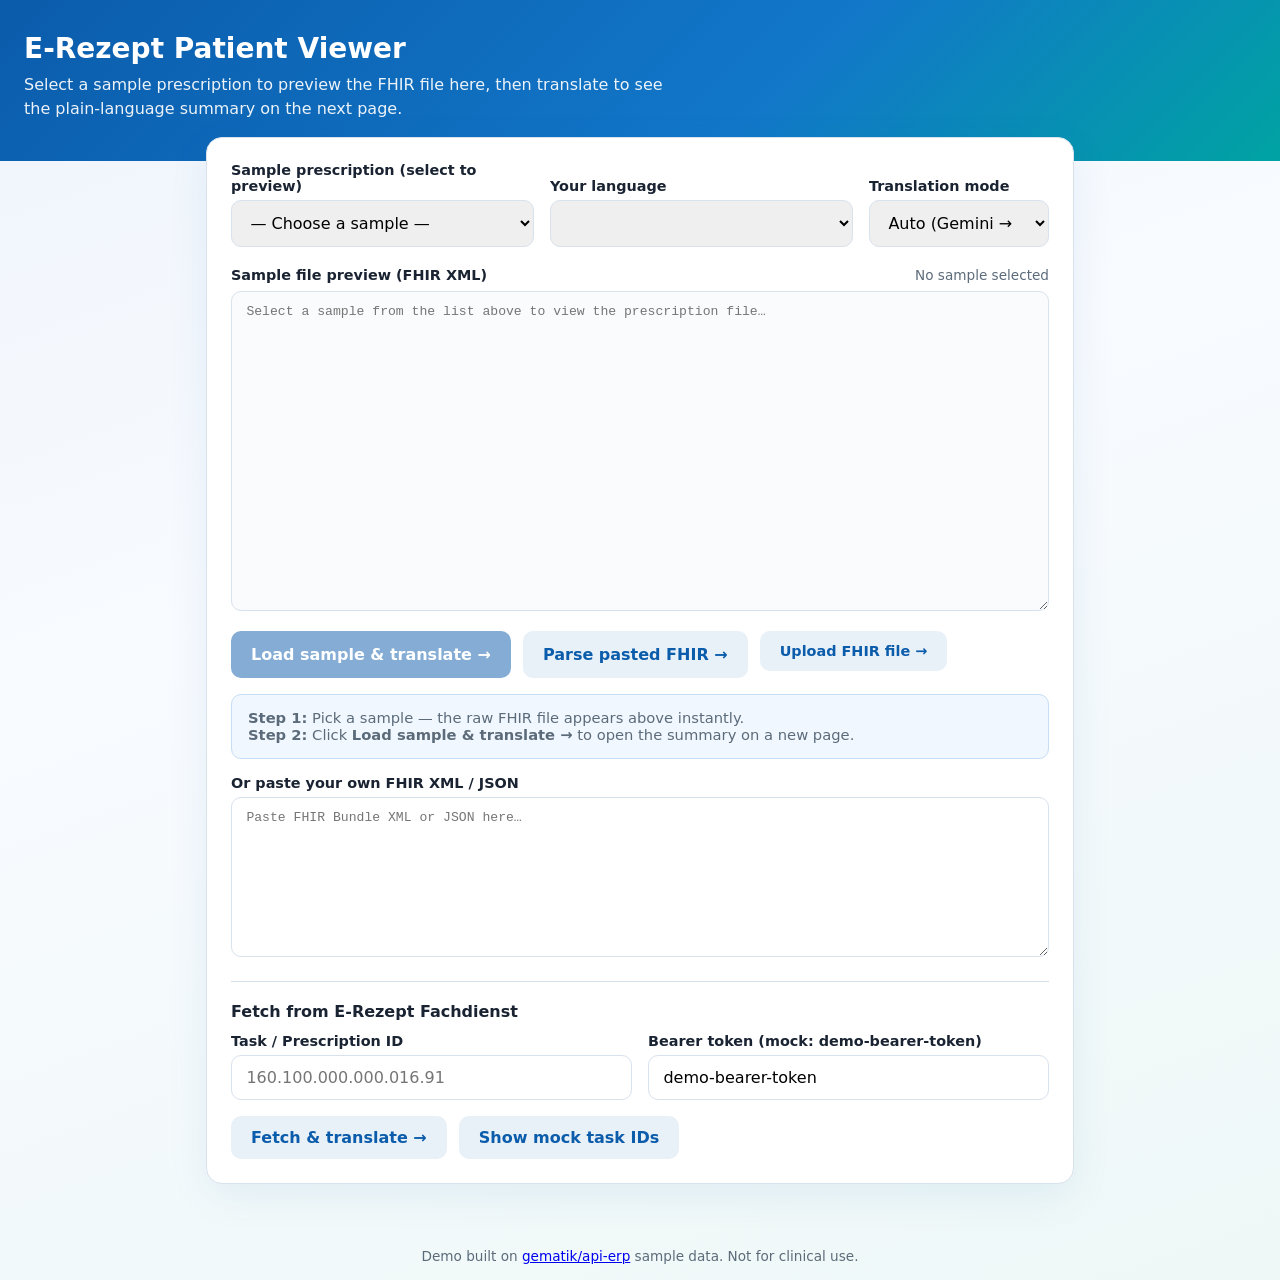
==== static/index.html @ 5b0b42ab "Add E-Rezept patient viewer with Docker and Coolify deployment config. Co-authored-by: Cursor <curso" ====
<!DOCTYPE html>
<html lang="en">
<head>
  <meta charset="UTF-8" />
  <meta name="viewport" content="width=device-width, initial-scale=1.0" />
  <title>E-Rezept Patient Viewer</title>
  <link rel="stylesheet" href="/static/shared.css" />
  <style>
    .controls {
      display: grid;
      grid-template-columns: 1fr 1fr 180px;
      gap: 1rem;
      align-items: end;
    }
    @media (max-width: 900px) { .controls { grid-template-columns: 1fr 1fr; } }
    @media (max-width: 720px) { .controls { grid-template-columns: 1fr; } }
    .subpanel {
      border-top: 1px solid var(--border);
      margin-top: 1.25rem;
      padding-top: 1.25rem;
    }
    .subpanel h3 { margin: 0 0 0.75rem; font-size: 1rem; }
    label { display: block; font-weight: 600; margin-bottom: 0.4rem; font-size: 0.9rem; }
    select, textarea, input[type=text] {
      width: 100%;
      font: inherit;
      border-radius: 10px;
      border: 1px solid var(--border);
      padding: 0.75rem 0.9rem;
    }
    textarea {
      min-height: 160px;
      font-family: ui-monospace, SFMono-Regular, Menlo, monospace;
      font-size: 0.82rem;
      resize: vertical;
    }
    #samplePreview {
      min-height: 320px;
      max-height: 520px;
      background: #fafbfc;
    }
    .preview-header {
      display: flex;
      justify-content: space-between;
      align-items: baseline;
      flex-wrap: wrap;
      gap: 0.5rem;
      margin-bottom: 0.5rem;
    }
    .preview-meta {
      font-size: 0.85rem;
      color: var(--muted);
    }
    .btn-row { display: flex; flex-wrap: wrap; gap: 0.75rem; margin-top: 1rem; }
    button { width: auto; }
    button:disabled { opacity: 0.5; cursor: not-allowed; }
    .hint { font-size: 0.82rem; color: var(--muted); margin-top: 0.35rem; }
    .intro-note {
      background: #f0f7ff;
      border: 1px solid #c5ddf5;
      border-radius: 10px;
      padding: 0.9rem 1rem;
      font-size: 0.92rem;
      color: var(--muted);
      margin-top: 1rem;
    }
    .loading { opacity: 0.6; pointer-events: none; }
  </style>
</head>
<body>
  <header>
    <h1>E-Rezept Patient Viewer</h1>
    <p>
      Select a sample prescription to preview the FHIR file here, then translate to see
      the plain-language summary on the next page.
    </p>
  </header>

  <div class="container">
    <div class="panel">
      <div class="controls">
        <div>
          <label for="sample">Sample prescription (select to preview)</label>
          <select id="sample">
            <option value="">— Choose a sample —</option>
          </select>
        </div>
        <div>
          <label for="lang">Your language</label>
          <select id="lang"></select>
        </div>
        <div>
          <label for="transMode">Translation mode</label>
          <select id="transMode">
            <option value="auto">Auto (Gemini → cache → offline)</option>
            <option value="gemini">Gemini only</option>
            <option value="offline">Offline (no network)</option>
            <option value="online">Online fallback</option>
          </select>
        </div>
      </div>

      <div class="preview-header" style="margin-top:1.25rem;">
        <label for="samplePreview" style="margin:0;">Sample file preview (FHIR XML)</label>
        <span class="preview-meta" id="previewMeta">No sample selected</span>
      </div>
      <textarea id="samplePreview" readonly placeholder="Select a sample from the list above to view the prescription file…"></textarea>

      <div class="btn-row">
        <button id="loadSampleBtn" disabled>Load sample & translate →</button>
        <button id="parseBtn" class="secondary">Parse pasted FHIR →</button>
        <label>
          <button type="button" class="secondary" onclick="document.getElementById('file').click()">Upload FHIR file →</button>
          <input type="file" id="file" accept=".xml,.json" hidden />
        </label>
      </div>

      <p class="intro-note">
        <strong>Step 1:</strong> Pick a sample — the raw FHIR file appears above instantly.<br>
        <strong>Step 2:</strong> Click <strong>Load sample & translate →</strong> to open the summary on a new page.
      </p>

      <label for="raw" style="margin-top:1rem;">Or paste your own FHIR XML / JSON</label>
      <textarea id="raw" placeholder="Paste FHIR Bundle XML or JSON here…"></textarea>

      <p class="hint" id="erpHint"></p>

      <div class="subpanel">
        <h3>Fetch from E-Rezept Fachdienst</h3>
        <div class="controls" style="grid-template-columns: 1fr 1fr;">
          <div>
            <label for="taskId">Task / Prescription ID</label>
            <input type="text" id="taskId" placeholder="160.100.000.000.016.91" />
          </div>
          <div>
            <label for="erpToken">Bearer token (mock: demo-bearer-token)</label>
            <input type="text" id="erpToken" value="demo-bearer-token" />
          </div>
        </div>
        <div class="btn-row">
          <button id="fetchErpBtn" class="secondary">Fetch & translate →</button>
          <button type="button" class="secondary" id="listTasksBtn">Show mock task IDs</button>
        </div>
      </div>
    </div>
  </div>

  <footer>
    Demo built on <a href="https://github.com/gematik/api-erp" target="_blank">gematik/api-erp</a> sample data.
    Not for clinical use.
  </footer>

  <script>
    const sampleEl = document.getElementById('sample');
    const langEl = document.getElementById('lang');
    const transModeEl = document.getElementById('transMode');
    const taskIdEl = document.getElementById('taskId');
    const erpTokenEl = document.getElementById('erpToken');
    const erpHintEl = document.getElementById('erpHint');
    const rawEl = document.getElementById('raw');
    const previewEl = document.getElementById('samplePreview');
    const previewMetaEl = document.getElementById('previewMeta');
    const loadSampleBtn = document.getElementById('loadSampleBtn');

    function goResults(query) {
      window.location.href = `/results?${query}`;
    }

    async function previewSample(sampleId) {
      if (!sampleId) {
        previewEl.value = '';
        previewMetaEl.textContent = 'No sample selected';
        loadSampleBtn.disabled = true;
        return;
      }
      previewEl.value = 'Loading sample file…';
      previewMetaEl.textContent = 'Loading…';
      loadSampleBtn.disabled = true;
      try {
        const res = await fetch(`/api/samples/${encodeURIComponent(sampleId)}/raw`);
        const data = await res.json();
        if (!res.ok) throw new Error(data.detail || 'Could not load sample');
        previewEl.value = data.content;
        const parts = [data.filename];
        if (data.prescription_id) parts.push(`ID: ${data.prescription_id}`);
        if (data.medication_name) parts.push(data.medication_name);
        else if (data.patient_name) parts.push(data.patient_name);
        previewMetaEl.textContent = parts.join(' · ');
        loadSampleBtn.disabled = false;
      } catch (e) {
        previewEl.value = '';
        previewMetaEl.textContent = `Error: ${e.message}`;
        loadSampleBtn.disabled = true;
      }
    }

    async function init() {
      const [langs, samples, erpStatus] = await Promise.all([
        fetch('/api/languages').then(r => r.json()),
        fetch('/api/samples').then(r => r.json()),
        fetch('/api/erp/status').then(r => r.json()),
      ]);
      for (const [code, name] of Object.entries(langs.languages)) {
        const opt = document.createElement('option');
        opt.value = code;
        opt.textContent = name;
        langEl.appendChild(opt);
      }
      if (langs.default_mode) transModeEl.value = langs.default_mode;
      for (const s of samples.samples) {
        const opt = document.createElement('option');
        opt.value = s.id;
        opt.textContent = s.label;
        sampleEl.appendChild(opt);
      }
      const erp = erpStatus.erp || {};
      erpHintEl.textContent = `E-Rezept mode: ${erp.mode} · ${erp.mock_task_count || 0} mock tasks available`;
      if (erp.mode === 'mock' && erp.mock_token_hint) {
        erpTokenEl.value = erp.mock_token_hint;
      }
      if (samples.samples.length > 0) {
        sampleEl.value = samples.samples[0].id;
        await previewSample(samples.samples[0].id);
      }
    }

    function qParams() {
      return `lang=${encodeURIComponent(langEl.value)}&mode=${encodeURIComponent(transModeEl.value)}`;
    }

    function loadSample() {
      const id = sampleEl.value;
      if (!id) return alert('Select a sample first');
      goResults(`type=sample&sample_id=${encodeURIComponent(id)}&${qParams()}`);
    }

    function parseRaw() {
      const content = rawEl.value.trim();
      if (!content) return alert('Paste FHIR XML or JSON first');
      sessionStorage.setItem('erp_raw_payload', JSON.stringify({
        content,
        lang: langEl.value,
        mode: transModeEl.value,
        filename: 'pasted.xml',
      }));
      goResults(`type=raw&${qParams()}`);
    }

    function uploadFile(file) {
      const reader = new FileReader();
      reader.onload = () => {
        previewEl.value = reader.result;
        previewMetaEl.textContent = file.name;
        sessionStorage.setItem('erp_raw_payload', JSON.stringify({
          content: reader.result,
          lang: langEl.value,
          mode: transModeEl.value,
          filename: file.name,
        }));
        goResults(`type=raw&${qParams()}`);
      };
      reader.readAsText(file);
    }

    function fetchFromErp() {
      const taskId = taskIdEl.value.trim();
      if (!taskId) return alert('Enter a Task / Prescription ID');
      sessionStorage.setItem('erp_token', erpTokenEl.value.trim());
      goResults(`type=erp&task_id=${encodeURIComponent(taskId)}&${qParams()}`);
    }

    async function listMockTasks() {
      try {
        const res = await fetch('/api/erp/mock/tasks');
        const data = await res.json();
        if (!res.ok) throw new Error(data.detail || 'Failed');
        const ids = data.tasks.map(t => t.task_id).join('\n');
        alert(`Mock task IDs (copy one):\n\n${ids}\n\nToken: ${data.mock_token}`);
        if (data.tasks[0]) taskIdEl.value = data.tasks[0].task_id;
      } catch (e) {
        alert(e.message);
      }
    }

    sampleEl.addEventListener('change', () => previewSample(sampleEl.value));
    loadSampleBtn.addEventListener('click', loadSample);
    document.getElementById('parseBtn').addEventListener('click', parseRaw);
    document.getElementById('fetchErpBtn').addEventListener('click', fetchFromErp);
    document.getElementById('listTasksBtn').addEventListener('click', listMockTasks);
    document.getElementById('file').addEventListener('change', (e) => {
      const f = e.target.files[0];
      if (f) uploadFile(f);
    });

    init();
  </script>
</body>
</html>
---- static/shared.css ----
/* Shared styles for E-Rezept Patient Viewer */
:root {
  --bg: #f4f7fb;
  --card: #ffffff;
  --primary: #0b5cab;
  --primary-dark: #084a8a;
  --accent: #00a3a3;
  --text: #1a2332;
  --muted: #5c6b7a;
  --border: #d8e2ec;
  --success: #1f8f4e;
  --warn: #c47d00;
}
* { box-sizing: border-box; }
body {
  margin: 0;
  font-family: "Segoe UI", system-ui, -apple-system, sans-serif;
  background: linear-gradient(160deg, #eef4fb 0%, #f8fbff 40%, #eef8f7 100%);
  color: var(--text);
  min-height: 100vh;
}
header {
  background: linear-gradient(135deg, var(--primary) 0%, #1277c9 60%, var(--accent) 100%);
  color: white;
  padding: 2rem 1.5rem 2.5rem;
}
header h1 { margin: 0 0 0.5rem; font-size: 1.75rem; font-weight: 700; }
header p { margin: 0; opacity: 0.92; max-width: 640px; line-height: 1.5; }
.container { max-width: 900px; margin: -1.5rem auto 3rem; padding: 0 1rem; }
.panel {
  background: var(--card);
  border: 1px solid var(--border);
  border-radius: 16px;
  box-shadow: 0 12px 40px rgba(11, 92, 171, 0.08);
  padding: 1.5rem;
  margin-bottom: 1.25rem;
}
.badge {
  font-size: 0.78rem;
  font-weight: 600;
  padding: 0.35rem 0.65rem;
  border-radius: 999px;
  background: #e8f5ee;
  color: var(--success);
}
.badge.warn { background: #fff4e5; color: var(--warn); }
.badge.info { background: #e8f0f8; color: var(--primary); }
.badge.gemini { background: #f0e8ff; color: #5b21b6; }
.badge.offline { background: #f5f5f5; color: #555; }
.status-bar { display: flex; flex-wrap: wrap; gap: 0.5rem; margin-bottom: 1.25rem; }
.summary-narrative {
  background: linear-gradient(135deg, #f0f7ff 0%, #eefaf8 100%);
  border: 1px solid #c5ddf5;
  border-radius: 12px;
  padding: 1.25rem 1.5rem;
  margin-bottom: 1.25rem;
  line-height: 1.65;
  font-size: 1.05rem;
}
.summary-narrative h2 { margin: 0 0 0.75rem; font-size: 1.15rem; color: var(--primary); }
.results { display: grid; gap: 1rem; }
.section-card {
  border: 1px solid var(--border);
  border-radius: 12px;
  overflow: hidden;
}
.section-card h3 {
  margin: 0;
  padding: 0.9rem 1rem;
  background: #f7fafc;
  border-bottom: 1px solid var(--border);
  font-size: 1rem;
}
.kv-list { margin: 0; padding: 0; list-style: none; }
.kv-list li {
  display: grid;
  grid-template-columns: 220px 1fr;
  gap: 1rem;
  padding: 0.75rem 1rem;
  border-bottom: 1px solid #eef2f6;
}
.kv-list li:last-child { border-bottom: none; }
.kv-list .key { color: var(--muted); font-size: 0.88rem; }
.kv-list .val { font-weight: 500; word-break: break-word; }
@media (max-width: 600px) {
  .kv-list li { grid-template-columns: 1fr; gap: 0.25rem; }
}
.empty, .loading-state {
  text-align: center;
  color: var(--muted);
  padding: 3rem 1rem;
}
button, .btn-link {
  cursor: pointer;
  background: var(--primary);
  color: white;
  border: none;
  font: inherit;
  font-weight: 600;
  padding: 0.75rem 1.25rem;
  border-radius: 10px;
  text-decoration: none;
  display: inline-block;
}
button:hover, .btn-link:hover { background: var(--primary-dark); }
button.secondary, .btn-link.secondary { background: #e8f0f8; color: var(--primary); }
.top-bar {
  display: flex;
  justify-content: space-between;
  align-items: center;
  flex-wrap: wrap;
  gap: 0.75rem;
  margin-bottom: 1rem;
}
footer {
  text-align: center;
  color: var(--muted);
  font-size: 0.85rem;
  padding: 1rem;
}

/* Prescription chatbot */
.chat-panel {
  margin-top: 1.5rem;
  border-top: 1px solid var(--border);
  padding-top: 1.25rem;
}
.chat-panel h2 {
  margin: 0 0 0.35rem;
  font-size: 1.1rem;
  color: var(--primary);
}
.chat-panel .chat-sub {
  font-size: 0.85rem;
  color: var(--muted);
  margin: 0 0 1rem;
}
.chat-messages {
  background: #f8fafc;
  border: 1px solid var(--border);
  border-radius: 12px;
  min-height: 200px;
  max-height: 360px;
  overflow-y: auto;
  padding: 1rem;
  display: flex;
  flex-direction: column;
  gap: 0.75rem;
}
.chat-msg {
  max-width: 88%;
  padding: 0.65rem 0.9rem;
  border-radius: 12px;
  line-height: 1.5;
  font-size: 0.92rem;
  white-space: pre-wrap;
  word-break: break-word;
}
.chat-msg.user {
  align-self: flex-end;
  background: var(--primary);
  color: white;
  border-bottom-right-radius: 4px;
}
.chat-msg.bot {
  align-self: flex-start;
  background: white;
  border: 1px solid var(--border);
  border-bottom-left-radius: 4px;
}
.chat-msg.refused {
  background: #fff8f0;
  border-color: #f0d8b0;
  color: #7a4e00;
}
.chat-msg.system {
  align-self: center;
  background: transparent;
  color: var(--muted);
  font-size: 0.82rem;
  text-align: center;
  padding: 0.25rem;
}
.chat-input-row {
  display: flex;
  gap: 0.5rem;
  margin-top: 0.75rem;
}
.chat-input-row input {
  flex: 1;
  font: inherit;
  border: 1px solid var(--border);
  border-radius: 10px;
  padding: 0.75rem 0.9rem;
}
.chat-input-row button {
  flex-shrink: 0;
}
.chat-suggestions {
  display: flex;
  flex-wrap: wrap;
  gap: 0.4rem;
  margin-bottom: 0.75rem;
}
.chat-suggestions button {
  font-size: 0.78rem;
  padding: 0.4rem 0.65rem;
  background: #eef4fb;
  color: var(--primary);
}
.chat-suggestions button:hover {
  background: #dceaf8;
}
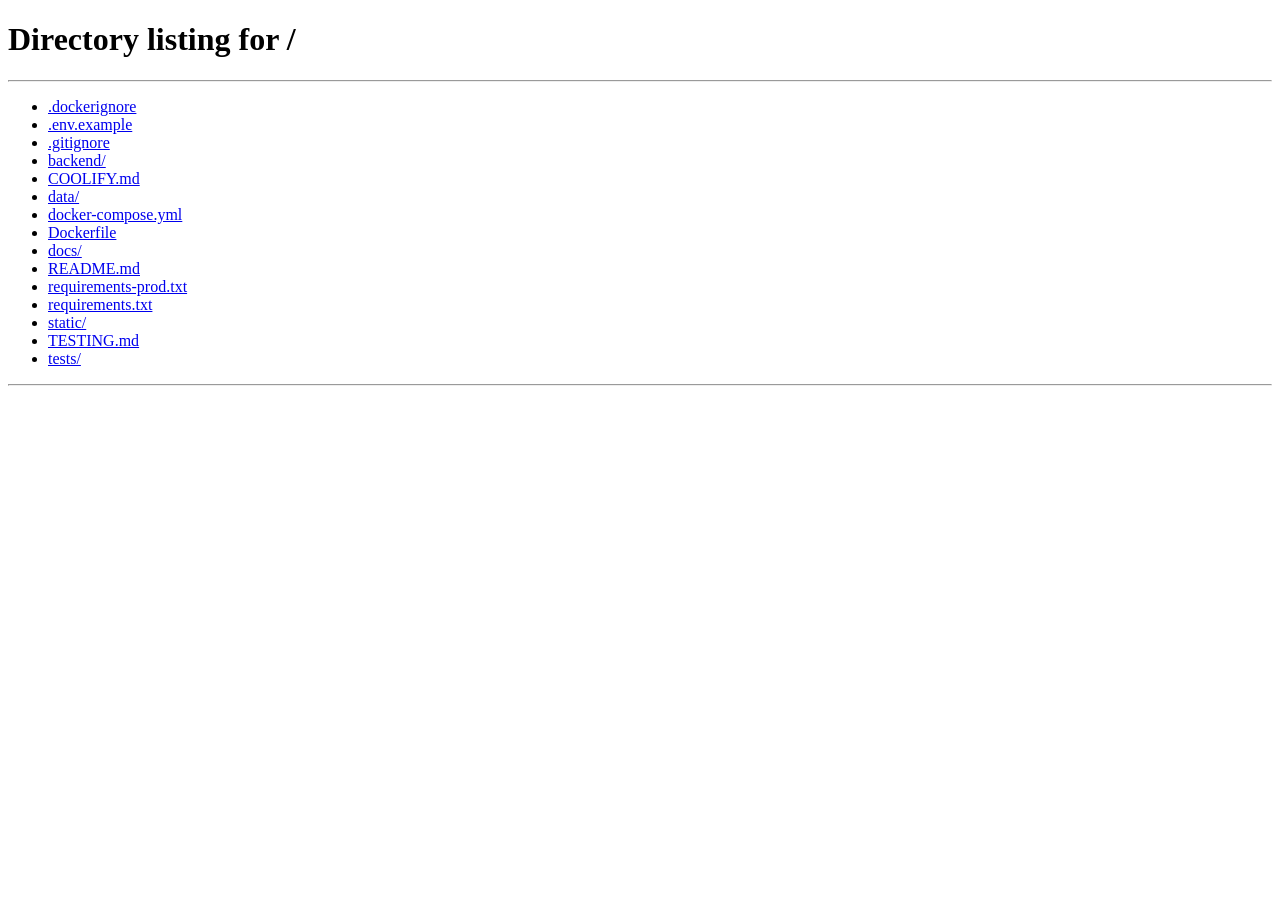
==== commit a25f9c9f: "Rebrand to Klarify with full four-layer health document pipeline. Adds multi-document FHIR/PDF parsi" ====
--- a/static/index.html
+++ b/static/index.html
@@ -2,297 +2,10 @@
 <html lang="en">
 <head>
   <meta charset="UTF-8" />
-  <meta name="viewport" content="width=device-width, initial-scale=1.0" />
-  <title>E-Rezept Patient Viewer</title>
-  <link rel="stylesheet" href="/static/shared.css" />
-  <style>
-    .controls {
-      display: grid;
-      grid-template-columns: 1fr 1fr 180px;
-      gap: 1rem;
-      align-items: end;
-    }
-    @media (max-width: 900px) { .controls { grid-template-columns: 1fr 1fr; } }
-    @media (max-width: 720px) { .controls { grid-template-columns: 1fr; } }
-    .subpanel {
-      border-top: 1px solid var(--border);
-      margin-top: 1.25rem;
-      padding-top: 1.25rem;
-    }
-    .subpanel h3 { margin: 0 0 0.75rem; font-size: 1rem; }
-    label { display: block; font-weight: 600; margin-bottom: 0.4rem; font-size: 0.9rem; }
-    select, textarea, input[type=text] {
-      width: 100%;
-      font: inherit;
-      border-radius: 10px;
-      border: 1px solid var(--border);
-      padding: 0.75rem 0.9rem;
-    }
-    textarea {
-      min-height: 160px;
-      font-family: ui-monospace, SFMono-Regular, Menlo, monospace;
-      font-size: 0.82rem;
-      resize: vertical;
-    }
-    #samplePreview {
-      min-height: 320px;
-      max-height: 520px;
-      background: #fafbfc;
-    }
-    .preview-header {
-      display: flex;
-      justify-content: space-between;
-      align-items: baseline;
-      flex-wrap: wrap;
-      gap: 0.5rem;
-      margin-bottom: 0.5rem;
-    }
-    .preview-meta {
-      font-size: 0.85rem;
-      color: var(--muted);
-    }
-    .btn-row { display: flex; flex-wrap: wrap; gap: 0.75rem; margin-top: 1rem; }
-    button { width: auto; }
-    button:disabled { opacity: 0.5; cursor: not-allowed; }
-    .hint { font-size: 0.82rem; color: var(--muted); margin-top: 0.35rem; }
-    .intro-note {
-      background: #f0f7ff;
-      border: 1px solid #c5ddf5;
-      border-radius: 10px;
-      padding: 0.9rem 1rem;
-      font-size: 0.92rem;
-      color: var(--muted);
-      margin-top: 1rem;
-    }
-    .loading { opacity: 0.6; pointer-events: none; }
-  </style>
+  <meta http-equiv="refresh" content="0;url=/" />
+  <title>Klarify</title>
 </head>
 <body>
-  <header>
-    <h1>E-Rezept Patient Viewer</h1>
-    <p>
-      Select a sample prescription to preview the FHIR file here, then translate to see
-      the plain-language summary on the next page.
-    </p>
-  </header>
-
-  <div class="container">
-    <div class="panel">
-      <div class="controls">
-        <div>
-          <label for="sample">Sample prescription (select to preview)</label>
-          <select id="sample">
-            <option value="">— Choose a sample —</option>
-          </select>
-        </div>
-        <div>
-          <label for="lang">Your language</label>
-          <select id="lang"></select>
-        </div>
-        <div>
-          <label for="transMode">Translation mode</label>
-          <select id="transMode">
-            <option value="auto">Auto (Gemini → cache → offline)</option>
-            <option value="gemini">Gemini only</option>
-            <option value="offline">Offline (no network)</option>
-            <option value="online">Online fallback</option>
-          </select>
-        </div>
-      </div>
-
-      <div class="preview-header" style="margin-top:1.25rem;">
-        <label for="samplePreview" style="margin:0;">Sample file preview (FHIR XML)</label>
-        <span class="preview-meta" id="previewMeta">No sample selected</span>
-      </div>
-      <textarea id="samplePreview" readonly placeholder="Select a sample from the list above to view the prescription file…"></textarea>
-
-      <div class="btn-row">
-        <button id="loadSampleBtn" disabled>Load sample & translate →</button>
-        <button id="parseBtn" class="secondary">Parse pasted FHIR →</button>
-        <label>
-          <button type="button" class="secondary" onclick="document.getElementById('file').click()">Upload FHIR file →</button>
-          <input type="file" id="file" accept=".xml,.json" hidden />
-        </label>
-      </div>
-
-      <p class="intro-note">
-        <strong>Step 1:</strong> Pick a sample — the raw FHIR file appears above instantly.<br>
-        <strong>Step 2:</strong> Click <strong>Load sample & translate →</strong> to open the summary on a new page.
-      </p>
-
-      <label for="raw" style="margin-top:1rem;">Or paste your own FHIR XML / JSON</label>
-      <textarea id="raw" placeholder="Paste FHIR Bundle XML or JSON here…"></textarea>
-
-      <p class="hint" id="erpHint"></p>
-
-      <div class="subpanel">
-        <h3>Fetch from E-Rezept Fachdienst</h3>
-        <div class="controls" style="grid-template-columns: 1fr 1fr;">
-          <div>
-            <label for="taskId">Task / Prescription ID</label>
-            <input type="text" id="taskId" placeholder="160.100.000.000.016.91" />
-          </div>
-          <div>
-            <label for="erpToken">Bearer token (mock: demo-bearer-token)</label>
-            <input type="text" id="erpToken" value="demo-bearer-token" />
-          </div>
-        </div>
-        <div class="btn-row">
-          <button id="fetchErpBtn" class="secondary">Fetch & translate →</button>
-          <button type="button" class="secondary" id="listTasksBtn">Show mock task IDs</button>
-        </div>
-      </div>
-    </div>
-  </div>
-
-  <footer>
-    Demo built on <a href="https://github.com/gematik/api-erp" target="_blank">gematik/api-erp</a> sample data.
-    Not for clinical use.
-  </footer>
-
-  <script>
-    const sampleEl = document.getElementById('sample');
-    const langEl = document.getElementById('lang');
-    const transModeEl = document.getElementById('transMode');
-    const taskIdEl = document.getElementById('taskId');
-    const erpTokenEl = document.getElementById('erpToken');
-    const erpHintEl = document.getElementById('erpHint');
-    const rawEl = document.getElementById('raw');
-    const previewEl = document.getElementById('samplePreview');
-    const previewMetaEl = document.getElementById('previewMeta');
-    const loadSampleBtn = document.getElementById('loadSampleBtn');
-
-    function goResults(query) {
-      window.location.href = `/results?${query}`;
-    }
-
-    async function previewSample(sampleId) {
-      if (!sampleId) {
-        previewEl.value = '';
-        previewMetaEl.textContent = 'No sample selected';
-        loadSampleBtn.disabled = true;
-        return;
-      }
-      previewEl.value = 'Loading sample file…';
-      previewMetaEl.textContent = 'Loading…';
-      loadSampleBtn.disabled = true;
-      try {
-        const res = await fetch(`/api/samples/${encodeURIComponent(sampleId)}/raw`);
-        const data = await res.json();
-        if (!res.ok) throw new Error(data.detail || 'Could not load sample');
-        previewEl.value = data.content;
-        const parts = [data.filename];
-        if (data.prescription_id) parts.push(`ID: ${data.prescription_id}`);
-        if (data.medication_name) parts.push(data.medication_name);
-        else if (data.patient_name) parts.push(data.patient_name);
-        previewMetaEl.textContent = parts.join(' · ');
-        loadSampleBtn.disabled = false;
-      } catch (e) {
-        previewEl.value = '';
-        previewMetaEl.textContent = `Error: ${e.message}`;
-        loadSampleBtn.disabled = true;
-      }
-    }
-
-    async function init() {
-      const [langs, samples, erpStatus] = await Promise.all([
-        fetch('/api/languages').then(r => r.json()),
-        fetch('/api/samples').then(r => r.json()),
-        fetch('/api/erp/status').then(r => r.json()),
-      ]);
-      for (const [code, name] of Object.entries(langs.languages)) {
-        const opt = document.createElement('option');
-        opt.value = code;
-        opt.textContent = name;
-        langEl.appendChild(opt);
-      }
-      if (langs.default_mode) transModeEl.value = langs.default_mode;
-      for (const s of samples.samples) {
-        const opt = document.createElement('option');
-        opt.value = s.id;
-        opt.textContent = s.label;
-        sampleEl.appendChild(opt);
-      }
-      const erp = erpStatus.erp || {};
-      erpHintEl.textContent = `E-Rezept mode: ${erp.mode} · ${erp.mock_task_count || 0} mock tasks available`;
-      if (erp.mode === 'mock' && erp.mock_token_hint) {
-        erpTokenEl.value = erp.mock_token_hint;
-      }
-      if (samples.samples.length > 0) {
-        sampleEl.value = samples.samples[0].id;
-        await previewSample(samples.samples[0].id);
-      }
-    }
-
-    function qParams() {
-      return `lang=${encodeURIComponent(langEl.value)}&mode=${encodeURIComponent(transModeEl.value)}`;
-    }
-
-    function loadSample() {
-      const id = sampleEl.value;
-      if (!id) return alert('Select a sample first');
-      goResults(`type=sample&sample_id=${encodeURIComponent(id)}&${qParams()}`);
-    }
-
-    function parseRaw() {
-      const content = rawEl.value.trim();
-      if (!content) return alert('Paste FHIR XML or JSON first');
-      sessionStorage.setItem('erp_raw_payload', JSON.stringify({
-        content,
-        lang: langEl.value,
-        mode: transModeEl.value,
-        filename: 'pasted.xml',
-      }));
-      goResults(`type=raw&${qParams()}`);
-    }
-
-    function uploadFile(file) {
-      const reader = new FileReader();
-      reader.onload = () => {
-        previewEl.value = reader.result;
-        previewMetaEl.textContent = file.name;
-        sessionStorage.setItem('erp_raw_payload', JSON.stringify({
-          content: reader.result,
-          lang: langEl.value,
-          mode: transModeEl.value,
-          filename: file.name,
-        }));
-        goResults(`type=raw&${qParams()}`);
-      };
-      reader.readAsText(file);
-    }
-
-    function fetchFromErp() {
-      const taskId = taskIdEl.value.trim();
-      if (!taskId) return alert('Enter a Task / Prescription ID');
-      sessionStorage.setItem('erp_token', erpTokenEl.value.trim());
-      goResults(`type=erp&task_id=${encodeURIComponent(taskId)}&${qParams()}`);
-    }
-
-    async function listMockTasks() {
-      try {
-        const res = await fetch('/api/erp/mock/tasks');
-        const data = await res.json();
-        if (!res.ok) throw new Error(data.detail || 'Failed');
-        const ids = data.tasks.map(t => t.task_id).join('\n');
-        alert(`Mock task IDs (copy one):\n\n${ids}\n\nToken: ${data.mock_token}`);
-        if (data.tasks[0]) taskIdEl.value = data.tasks[0].task_id;
-      } catch (e) {
-        alert(e.message);
-      }
-    }
-
-    sampleEl.addEventListener('change', () => previewSample(sampleEl.value));
-    loadSampleBtn.addEventListener('click', loadSample);
-    document.getElementById('parseBtn').addEventListener('click', parseRaw);
-    document.getElementById('fetchErpBtn').addEventListener('click', fetchFromErp);
-    document.getElementById('listTasksBtn').addEventListener('click', listMockTasks);
-    document.getElementById('file').addEventListener('change', (e) => {
-      const f = e.target.files[0];
-      if (f) uploadFile(f);
-    });
-
-    init();
-  </script>
+  <p><a href="/">Go to Klarify</a></p>
 </body>
 </html>
